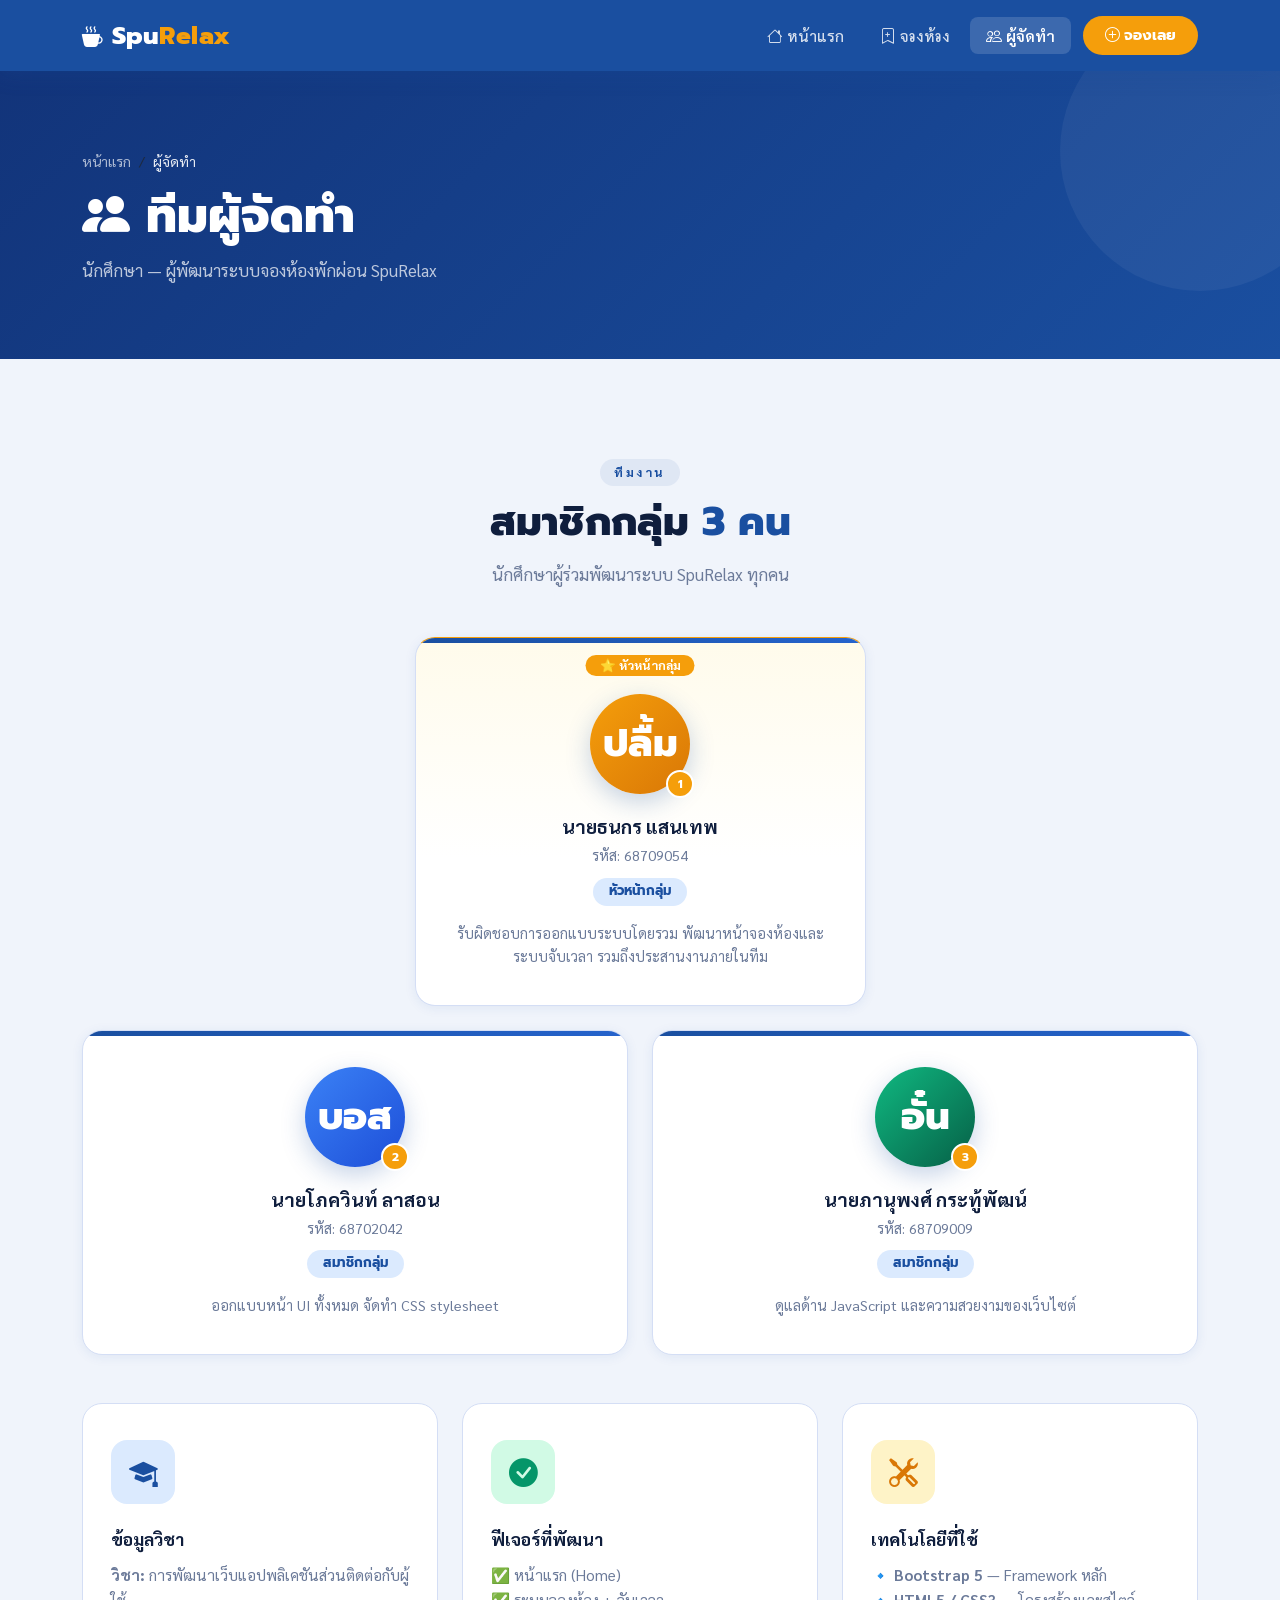
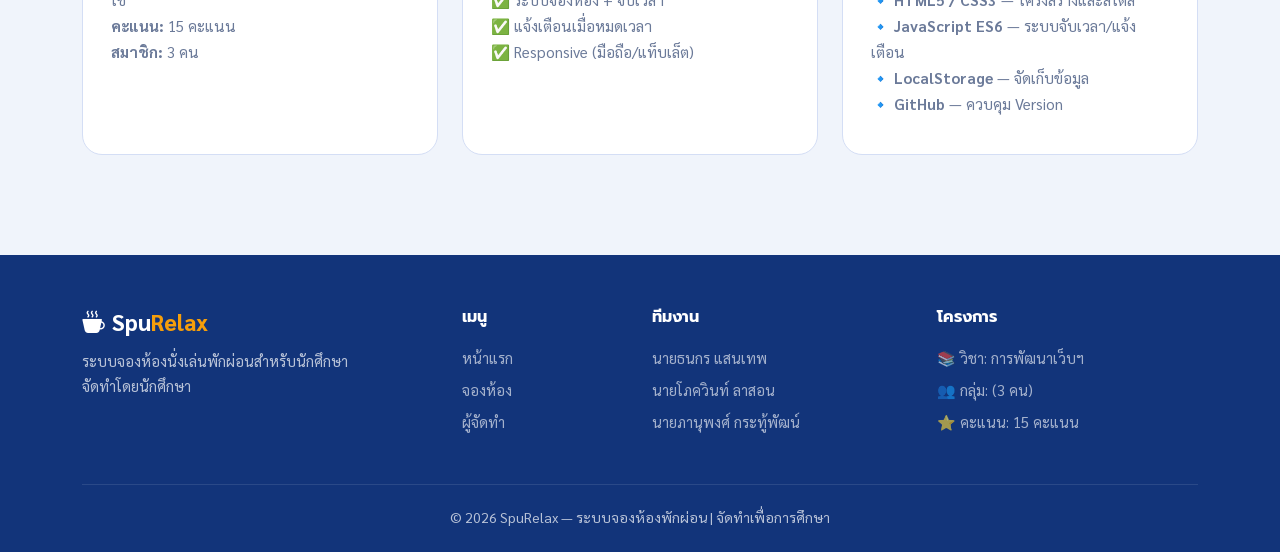
==== team.html @ 7b35586e "Initial commit" ====
<!DOCTYPE html>
<html lang="th">
<head>
  <meta charset="UTF-8"/>
  <meta name="viewport" content="width=device-width, initial-scale=1.0"/>
  <title>ผู้จัดทำ - SpuRelax</title>
  <link href="https://cdn.jsdelivr.net/npm/bootstrap@5.3.3/dist/css/bootstrap.min.css" rel="stylesheet"/>
  <link href="https://fonts.googleapis.com/css2?family=Prompt:wght@300;400;500;600;700;800&family=Sarabun:wght@300;400;500;600&display=swap" rel="stylesheet"/>
  <link href="https://cdn.jsdelivr.net/npm/bootstrap-icons@1.11.3/font/bootstrap-icons.css" rel="stylesheet"/>
  <link rel="stylesheet" href="style.css"/>
</head>
<body>

<!-- NAVBAR -->
<nav class="navbar navbar-expand-lg sticky-top" id="mainNav">
  <div class="container">
    <a class="navbar-brand" href="index.html"><i class="bi bi-cup-hot-fill me-2"></i>Spu<span>Relax</span></a>
    <button class="navbar-toggler" type="button" data-bs-toggle="collapse" data-bs-target="#navMenu">
      <span class="navbar-toggler-icon"></span>
    </button>
    <div class="collapse navbar-collapse" id="navMenu">
      <ul class="navbar-nav ms-auto align-items-center gap-1">
        <li class="nav-item"><a class="nav-link" href="index.html"><i class="bi bi-house me-1"></i>หน้าแรก</a></li>
        <li class="nav-item"><a class="nav-link" href="booking.html"><i class="bi bi-bookmark-plus me-1"></i>จองห้อง</a></li>
        <li class="nav-item"><a class="nav-link active" href="team.html"><i class="bi bi-people me-1"></i>ผู้จัดทำ</a></li>
        <li class="nav-item ms-2"><a class="btn btn-nav-cta" href="booking.html"><i class="bi bi-plus-circle me-1"></i>จองเลย</a></li>
      </ul>
    </div>
  </div>
</nav>

<!-- PAGE HERO -->
<section class="page-hero">
  <div class="container" style="position:relative;z-index:2;">
    <nav aria-label="breadcrumb" class="mb-3">
      <ol class="breadcrumb" style="font-size:0.88rem;">
        <li class="breadcrumb-item"><a href="index.html" style="color:rgba(255,255,255,0.65);text-decoration:none;">หน้าแรก</a></li>
        <li class="breadcrumb-item active" style="color:rgba(255,255,255,0.9);">ผู้จัดทำ</li>
      </ol>
    </nav>
    <h1 class="page-hero-title"><i class="bi bi-people-fill me-3"></i>ทีมผู้จัดทำ</h1>
    <p class="page-hero-sub">นักศึกษา — ผู้พัฒนาระบบจองห้องพักผ่อน SpuRelax</p>
  </div>
</section>

<!-- TEAM MEMBERS -->
<section class="team-section">
  <div class="container">
    <div class="text-center mb-5">
      <div class="section-label">ทีมงาน</div>
      <h2 class="section-title">สมาชิกกลุ่ม <span>3 คน</span></h2>
      <p class="section-desc">นักศึกษาผู้ร่วมพัฒนาระบบ SpuRelax ทุกคน</p>
    </div>

    <!-- Leader row -->
    <div class="row justify-content-center mb-4">
      <div class="col-md-6 col-lg-5">
        <div class="team-card fade-in-up" style="border-top-color:var(--accent);background:linear-gradient(180deg,#fffbeb 0%,#fff 60%);">
          <div style="position:absolute;top:14px;left:50%;transform:translateX(-50%);">
            <span class="badge" style="background:var(--accent);color:#fff;border-radius:50px;padding:4px 14px;font-size:0.78rem;font-weight:700;">⭐ หัวหน้ากลุ่ม</span>
          </div>
          <div class="team-avatar" style="margin-top:20px;background:linear-gradient(135deg,var(--accent),#d97706);">
            ปลื้ม
            <div class="team-avatar-num">1</div>
          </div>
          <div class="team-name">นายธนกร แสนเทพ</div>
          <div class="team-id">รหัส: 68709054</div>
          <div class="team-role">หัวหน้ากลุ่ม</div>
          <div class="team-desc">รับผิดชอบการออกแบบระบบโดยรวม พัฒนาหน้าจองห้องและระบบจับเวลา รวมถึงประสานงานภายในทีม</div>        
        </div>
      </div>
    </div>

    <!-- Members row -->
    <div class="row g-4">
      <!-- Member 2 -->
      <div class="col-md-6 col-lg-6 fade-in-up" style="transition-delay:0.1s">
        <div class="team-card">
          <div class="team-avatar" style="background:linear-gradient(135deg,#3b82f6,#1d4ed8);">
            บอส
            <div class="team-avatar-num">2</div>
          </div>
          <div class="team-name">นายโภควินท์ ลาสอน</div>
          <div class="team-id">รหัส: 68702042</div>
          <div class="team-role">สมาชิกกลุ่ม</div>
          <div class="team-desc">ออกแบบหน้า UI ทั้งหมด จัดทำ CSS stylesheet</div>          
        </div>
      </div>

      <!-- Member 3 -->
      <div class="col-md-6 col-lg-6 fade-in-up" style="transition-delay:0.2s">
        <div class="team-card">
          <div class="team-avatar" style="background:linear-gradient(135deg,#10b981,#065f46);">
            อั๋น
            <div class="team-avatar-num">3</div>
          </div>
          <div class="team-name">นายภานุพงศ์ กระทู้พัฒน์</div>
          <div class="team-id">รหัส: 68709009</div>
          <div class="team-role">สมาชิกกลุ่ม</div>
          <div class="team-desc">ดูแลด้าน JavaScript และความสวยงามของเว็บไซต์</div>
        </div>
      </div>
    </div>

    <!-- Project info cards -->
    <div class="row g-4 mt-4">
      <div class="col-md-4 fade-in-up">
        <div class="feat-card">
          <div class="feat-icon blue"><i class="bi bi-mortarboard-fill"></i></div>
          <div class="feat-title">ข้อมูลวิชา</div>
          <div class="feat-desc">
            <strong>วิชา:</strong> การพัฒนาเว็บแอปพลิเคชันส่วนติดต่อกับผู้ใช้<br/>
            <strong>คะแนน:</strong> 15 คะแนน<br/>
            <strong>สมาชิก:</strong> 3 คน
          </div>
        </div>
      </div>
      <div class="col-md-4 fade-in-up" style="transition-delay:0.1s">
        <div class="feat-card">
          <div class="feat-icon green"><i class="bi bi-check-circle-fill"></i></div>
          <div class="feat-title">ฟีเจอร์ที่พัฒนา</div>
          <div class="feat-desc">
            ✅ หน้าแรก (Home)<br/>
            ✅ ระบบจองห้อง + จับเวลา<br/>
            ✅ แจ้งเตือนเมื่อหมดเวลา<br/>
            ✅ Responsive (มือถือ/แท็บเล็ต)
          </div>
        </div>
      </div>
      <div class="col-md-4 fade-in-up" style="transition-delay:0.2s">
        <div class="feat-card">
          <div class="feat-icon amber"><i class="bi bi-tools"></i></div>
          <div class="feat-title">เทคโนโลยีที่ใช้</div>
          <div class="feat-desc">
            🔹 <strong>Bootstrap 5</strong> — Framework หลัก<br/>
            🔹 <strong>HTML5 / CSS3</strong> — โครงสร้างและสไตล์<br/>
            🔹 <strong>JavaScript ES6</strong> — ระบบจับเวลา/แจ้งเตือน<br/>
            🔹 <strong>LocalStorage</strong> — จัดเก็บข้อมูล<br/>
            🔹 <strong>GitHub</strong> — ควบคุม Version
          </div>
        </div>
      </div>
    </div>
</section>

<!-- FOOTER -->
<footer>
  <div class="container">
    <div class="row g-4">
      <div class="col-md-4">
        <div class="footer-brand"><i class="bi bi-cup-hot-fill me-2"></i>Spu<span>Relax</span></div>
        <div class="footer-desc">ระบบจองห้องนั่งเล่นพักผ่อนสำหรับนักศึกษา จัดทำโดยนักศึกษา</div>
      </div>
      <div class="col-md-2">
        <div class="footer-title">เมนู</div>
        <a href="index.html" class="footer-link">หน้าแรก</a>
        <a href="booking.html" class="footer-link">จองห้อง</a>
        <a href="team.html" class="footer-link">ผู้จัดทำ</a>
      </div>
      <div class="col-md-3">
        <div class="footer-title">ทีมงาน</div>
        <div class="footer-link">นายธนกร แสนเทพ</div>
        <div class="footer-link">นายโภควินท์ ลาสอน</div>
        <div class="footer-link">นายภานุพงศ์ กระทู้พัฒน์</div>
      </div>
      <div class="col-md-3">
        <div class="footer-title">โครงการ</div>
        <div class="footer-link">📚 วิชา: การพัฒนาเว็บฯ</div>
        <div class="footer-link">👥 กลุ่ม: (3 คน)</div>
        <div class="footer-link">⭐ คะแนน: 15 คะแนน</div>
      </div>
    </div>
    <div class="footer-bottom">
      © 2026 SpuRelax — ระบบจองห้องพักผ่อน | จัดทำเพื่อการศึกษา
    </div>
  </div>
</footer>

<script src="https://cdn.jsdelivr.net/npm/bootstrap@5.3.3/dist/js/bootstrap.bundle.min.js"></script>
<script>
  window.addEventListener('scroll', () => {
    document.getElementById('mainNav').classList.toggle('scrolled', window.scrollY > 40);
  });
  const obs = new IntersectionObserver(entries => {
    entries.forEach(e => { if (e.isIntersecting) e.target.classList.add('visible'); });
  }, { threshold: 0.12 });
  document.querySelectorAll('.fade-in-up').forEach(el => obs.observe(el));
</script>
</body>
</html>
---- style.css ----
/* ===== ROOT VARIABLES ===== */
:root {
  --primary: #1a4fa0;
  --primary-dark: #12347a;
  --primary-light: #2563cc;
  --accent: #f59e0b;
  --accent2: #10b981;
  --danger: #ef4444;
  --white: #ffffff;
  --bg: #f0f4fb;
  --bg2: #e8eef8;
  --card: #ffffff;
  --text: #0f1e3d;
  --muted: #6b7a99;
  --border: #d4def5;
  --shadow-sm: 0 2px 12px rgba(26,79,160,0.08);
  --shadow: 0 6px 30px rgba(26,79,160,0.13);
  --shadow-lg: 0 12px 48px rgba(26,79,160,0.18);
  --radius: 20px;
  --radius-sm: 12px;
}

/* ===== RESET & BASE ===== */
*, *::before, *::after { box-sizing: border-box; margin: 0; padding: 0; }
html { scroll-behavior: smooth; }
body {
  font-family: 'Sarabun', sans-serif;
  background: var(--bg);
  color: var(--text);
  min-height: 100vh;
}
h1,h2,h3,h4,h5,h6,.navbar-brand,.btn-primary-cta,.btn-outline-cta,.stat-num,.step-num,.room-name {
  font-family: 'Prompt', sans-serif;
}

/* ===== NAVBAR ===== */
#mainNav {
  background: var(--primary) !important;
  box-shadow: 0 3px 20px rgba(26,79,160,0.22);
  padding: 12px 0;
  transition: all 0.3s;
}
#mainNav.scrolled {
  padding: 8px 0;
  background: var(--primary-dark) !important;
}
.navbar-brand {
  font-size: 1.55rem;
  font-weight: 800;
  color: #fff !important;
  letter-spacing: 0.5px;
}
.navbar-brand span { color: var(--accent); }
.navbar-brand i { font-size: 1.3rem; }

.nav-link {
  color: rgba(255,255,255,0.82) !important;
  font-weight: 500;
  font-size: 0.97rem;
  padding: 7px 16px !important;
  border-radius: 8px;
  transition: all 0.2s;
}
.nav-link:hover, .nav-link.active {
  color: #fff !important;
  background: rgba(255,255,255,0.15);
}
.nav-link.active { font-weight: 600; }
.navbar-toggler { border-color: rgba(255,255,255,0.35); }
.navbar-toggler-icon { filter: invert(1); }

.btn-nav-cta {
  background: var(--accent);
  color: #fff !important;
  font-weight: 700;
  border-radius: 50px;
  padding: 8px 22px !important;
  font-size: 0.93rem;
  border: none;
  transition: all 0.2s;
  font-family: 'Prompt', sans-serif;
}
.btn-nav-cta:hover { background: #d97706; transform: translateY(-1px); }

/* ===== SECTION UTILS ===== */
.section-label {
  display: inline-block;
  font-size: 0.78rem;
  font-weight: 700;
  letter-spacing: 2.5px;
  text-transform: uppercase;
  color: var(--primary);
  background: rgba(26,79,160,0.08);
  border-radius: 50px;
  padding: 4px 14px;
  margin-bottom: 12px;
}
.section-title {
  font-size: clamp(1.7rem, 3.5vw, 2.5rem);
  font-weight: 800;
  color: var(--text);
  line-height: 1.2;
  margin-bottom: 14px;
}
.section-title span { color: var(--primary); }
.section-desc {
  color: var(--muted);
  font-size: 1.05rem;
  line-height: 1.75;
  max-width: 560px;
  margin: 0 auto;
}

/* ===== HERO ===== */
.hero-section {
  background: linear-gradient(135deg, var(--primary-dark) 0%, var(--primary) 50%, #2a6dd9 100%);
  min-height: 92vh;
  display: flex;
  align-items: center;
  position: relative;
  overflow: hidden;
  padding: 90px 0 70px;
}
.hero-blob {
  position: absolute;
  border-radius: 50%;
  filter: blur(60px);
  opacity: 0.18;
  pointer-events: none;
}
.blob1 {
  width: 600px; height: 600px;
  background: #60a5fa;
  top: -150px; right: -100px;
  animation: blobFloat 8s ease-in-out infinite;
}
.blob2 {
  width: 400px; height: 400px;
  background: var(--accent);
  bottom: -100px; left: -80px;
  animation: blobFloat 10s ease-in-out infinite reverse;
}
@keyframes blobFloat {
  0%,100% { transform: translate(0,0) scale(1); }
  50% { transform: translate(20px,-20px) scale(1.05); }
}
.hero-content { position: relative; z-index: 2; }

.hero-badge {
  display: inline-flex;
  align-items: center;
  gap: 6px;
  background: rgba(255,255,255,0.15);
  border: 1px solid rgba(255,255,255,0.28);
  color: #fff;
  font-size: 0.88rem;
  font-weight: 600;
  border-radius: 50px;
  padding: 6px 18px;
  margin-bottom: 24px;
  backdrop-filter: blur(6px);
  animation: fadeSlideUp 0.6s ease forwards;
}
.hero-title {
  font-size: clamp(2.2rem, 5.5vw, 3.8rem);
  font-weight: 800;
  color: #fff;
  line-height: 1.15;
  margin-bottom: 20px;
  animation: fadeSlideUp 0.7s ease forwards;
}
.hero-title span {
  color: var(--accent);
  position: relative;
}
.hero-desc {
  color: rgba(255,255,255,0.78);
  font-size: 1.1rem;
  line-height: 1.8;
  margin-bottom: 38px;
  max-width: 490px;
  animation: fadeSlideUp 0.8s ease forwards;
}

.btn-primary-cta {
  background: var(--accent);
  color: #fff;
  border: none;
  border-radius: 50px;
  padding: 14px 36px;
  font-size: 1.05rem;
  font-weight: 700;
  box-shadow: 0 8px 28px rgba(245,158,11,0.4);
  transition: all 0.25s;
  text-decoration: none;
  display: inline-flex; align-items: center; gap: 6px;
}
.btn-primary-cta:hover { background: #d97706; transform: translateY(-3px); box-shadow: 0 14px 36px rgba(245,158,11,0.5); color:#fff; }

.btn-outline-cta {
  border: 2px solid rgba(255,255,255,0.5);
  color: #fff;
  background: transparent;
  border-radius: 50px;
  padding: 13px 32px;
  font-size: 1.05rem;
  font-weight: 600;
  transition: all 0.25s;
  text-decoration: none;
  display: inline-flex; align-items: center; gap: 6px;
}
.btn-outline-cta:hover { background: rgba(255,255,255,0.15); border-color: #fff; color:#fff; }

.hero-stats {
  display: flex;
  align-items: center;
  gap: 0;
  animation: fadeSlideUp 1s ease forwards;
}
.stat-item { text-align: center; padding: 0 28px; }
.stat-item:first-child { padding-left: 0; }
.stat-num {
  font-size: 2.1rem;
  font-weight: 800;
  color: var(--accent);
  line-height: 1;
}
.stat-lbl { color: rgba(255,255,255,0.65); font-size: 0.88rem; margin-top: 4px; }
.stat-divider { width: 1px; height: 48px; background: rgba(255,255,255,0.2); flex-shrink: 0; }

/* Hero illustration */
.hero-illus { position: relative; z-index: 2; }
.illus-main {
  background: rgba(255,255,255,0.12);
  border: 1.5px solid rgba(255,255,255,0.22);
  border-radius: var(--radius);
  padding: 28px;
  backdrop-filter: blur(16px);
  animation: fadeSlideUp 0.9s ease forwards;
}
.illus-room-grid {
  display: grid;
  grid-template-columns: 1fr 1fr;
  gap: 12px;
  margin-bottom: 16px;
}
.illus-room {
  background: rgba(255,255,255,0.15);
  border: 1px solid rgba(255,255,255,0.2);
  border-radius: 12px;
  padding: 14px;
  cursor: pointer;
  transition: all 0.2s;
}
.illus-room.available { border-color: rgba(16,185,129,0.6); }
.illus-room.occupied { border-color: rgba(239,68,68,0.5); }
.illus-room-name { color: #fff; font-weight: 600; font-size: 0.9rem; margin-bottom: 4px; font-family: 'Prompt', sans-serif; }
.illus-room-status { font-size: 0.78rem; }
.illus-room.available .illus-room-status { color: #6ee7b7; }
.illus-room.occupied .illus-room-status { color: #fca5a5; }
.illus-timer {
  background: rgba(26,79,160,0.5);
  border-radius: 10px;
  padding: 12px 16px;
  display: flex; align-items: center; justify-content: space-between;
  border: 1px solid rgba(255,255,255,0.15);
}
.illus-timer-label { color: rgba(255,255,255,0.7); font-size: 0.83rem; }
.illus-timer-val { color: var(--accent); font-size: 1.3rem; font-weight: 700; font-family: 'Prompt', sans-serif; }

.floating-badge {
  position: absolute;
  background: #fff;
  border-radius: 50px;
  padding: 10px 18px;
  box-shadow: var(--shadow-lg);
  display: flex; align-items: center; gap: 8px;
  font-size: 0.88rem;
  font-weight: 600;
  color: var(--text);
  white-space: nowrap;
}
.floating-badge.badge-top { top: -20px; right: -20px; animation: floatBadge 3s ease-in-out infinite; }
.floating-badge.badge-bot { bottom: -18px; left: -18px; animation: floatBadge 3.5s ease-in-out infinite reverse; }
@keyframes floatBadge { 0%,100%{transform:translateY(0)} 50%{transform:translateY(-8px)} }

/* ===== FEATURES ===== */
#features { padding: 100px 0; background: var(--white); }
.feat-card {
  background: var(--white);
  border: 1.5px solid var(--border);
  border-radius: var(--radius);
  padding: 36px 28px;
  height: 100%;
  transition: all 0.28s;
  position: relative;
  overflow: hidden;
}
.feat-card::before {
  content: '';
  position: absolute;
  top: 0; left: 0; right: 0;
  height: 4px;
  background: linear-gradient(90deg, var(--primary), var(--primary-light));
  opacity: 0;
  transition: opacity 0.28s;
}
.feat-card:hover { transform: translateY(-8px); box-shadow: var(--shadow-lg); border-color: transparent; }
.feat-card:hover::before { opacity: 1; }
.feat-icon {
  width: 64px; height: 64px;
  border-radius: 16px;
  display: flex; align-items: center; justify-content: center;
  font-size: 1.8rem;
  margin-bottom: 22px;
}
.feat-icon.blue { background: #dbeafe; color: var(--primary); }
.feat-icon.amber { background: #fef3c7; color: #d97706; }
.feat-icon.green { background: #d1fae5; color: #059669; }
.feat-icon.red { background: #fee2e2; color: #dc2626; }
.feat-icon.indigo { background: #e0e7ff; color: #4338ca; }
.feat-icon.sky { background: #e0f2fe; color: #0284c7; }
.feat-title { font-size: 1.1rem; font-weight: 700; color: var(--text); margin-bottom: 10px; }
.feat-desc { color: var(--muted); font-size: 0.95rem; line-height: 1.7; }

/* ===== ROOMS PREVIEW ===== */
#rooms-preview { padding: 100px 0; background: var(--bg); }
.room-card {
  background: var(--white);
  border-radius: var(--radius);
  overflow: hidden;
  border: 1.5px solid var(--border);
  box-shadow: var(--shadow-sm);
  transition: all 0.28s;
  height: 100%;
}
.room-card:hover { transform: translateY(-6px); box-shadow: var(--shadow-lg); border-color: var(--primary); }
.room-card-top {
  background: linear-gradient(135deg, var(--primary) 0%, var(--primary-light) 100%);
  padding: 28px;
  position: relative;
  overflow: hidden;
}
.room-card-top::after {
  content: '';
  position: absolute;
  bottom: -30px; right: -30px;
  width: 100px; height: 100px;
  border-radius: 50%;
  background: rgba(255,255,255,0.1);
}
.room-num {
  font-size: 3rem;
  font-weight: 800;
  color: rgba(255,255,255,0.2);
  position: absolute;
  top: 12px; right: 20px;
  font-family: 'Prompt', sans-serif;
  line-height: 1;
}
.room-icon-big { font-size: 2.5rem; color: rgba(255,255,255,0.9); margin-bottom: 10px; }
.room-name { font-size: 1.15rem; font-weight: 700; color: #fff; margin-bottom: 4px; }
.room-cap { color: rgba(255,255,255,0.72); font-size: 0.88rem; }
.badge-room-status {
  position: absolute;
  top: 16px; right: 16px;
  border-radius: 50px;
  padding: 4px 14px;
  font-size: 0.8rem;
  font-weight: 700;
  font-family: 'Prompt', sans-serif;
}
.badge-room-status.available { background: #d1fae5; color: #065f46; }
.badge-room-status.occupied { background: #fee2e2; color: #991b1b; }
.room-card-body { padding: 22px 24px; }
.room-amenity {
  display: flex; align-items: center; gap: 8px;
  font-size: 0.9rem; color: var(--muted);
  margin-bottom: 8px;
}
.room-amenity i { color: var(--primary); width: 18px; }
.btn-book-room {
  display: block;
  background: var(--primary);
  color: #fff;
  text-align: center;
  border-radius: 50px;
  padding: 11px;
  font-weight: 700;
  font-size: 0.95rem;
  text-decoration: none;
  margin-top: 18px;
  transition: all 0.2s;
  font-family: 'Prompt', sans-serif;
}
.btn-book-room:hover { background: var(--accent); color: #fff; transform: translateY(-2px); }
.btn-book-room.occupied { background: #e5e7eb; color: #9ca3af; cursor: not-allowed; }

/* ===== HOW IT WORKS ===== */
#how { padding: 100px 0; background: var(--white); }
.step-card {
  background: var(--bg);
  border: 1.5px solid var(--border);
  border-radius: var(--radius);
  padding: 32px 24px;
  text-align: center;
  transition: all 0.25s;
  position: relative;
  height: 100%;
}
.step-card:hover { background: #fff; box-shadow: var(--shadow-lg); transform: translateY(-6px); border-color: var(--primary); }
.step-num {
  width: 58px; height: 58px;
  border-radius: 50%;
  background: linear-gradient(135deg, var(--primary), var(--primary-light));
  color: #fff;
  font-size: 1.4rem;
  font-weight: 800;
  display: flex; align-items: center; justify-content: center;
  margin: 0 auto 20px;
  box-shadow: 0 6px 20px rgba(26,79,160,0.3);
  transition: all 0.25s;
}
.step-card:hover .step-num { background: linear-gradient(135deg, var(--accent), #d97706); box-shadow: 0 6px 20px rgba(245,158,11,0.35); }
.step-title { font-size: 1.08rem; font-weight: 700; color: var(--text); margin-bottom: 10px; }
.step-desc { color: var(--muted); font-size: 0.93rem; line-height: 1.65; }
.step-connector {
  position: absolute;
  top: 50px;
  right: -30px;
  color: var(--border);
  font-size: 1.5rem;
  z-index: 1;
}

/* ===== FOOTER ===== */
footer {
  background: var(--primary-dark);
  color: rgba(255,255,255,0.7);
  padding: 50px 0 24px;
}
.footer-brand { font-size: 1.4rem; font-weight: 800; color: #fff; margin-bottom: 10px; }
.footer-brand span { color: var(--accent); }
.footer-desc { font-size: 0.93rem; line-height: 1.7; max-width: 280px; }
.footer-title { color: #fff; font-weight: 700; margin-bottom: 18px; font-size: 1rem; font-family: 'Prompt', sans-serif; }
.footer-link {
  display: block;
  color: rgba(255,255,255,0.62);
  text-decoration: none;
  font-size: 0.93rem;
  margin-bottom: 10px;
  transition: color 0.2s;
}
.footer-link:hover { color: var(--accent); }
.footer-bottom {
  border-top: 1px solid rgba(255,255,255,0.1);
  margin-top: 40px;
  padding-top: 22px;
  text-align: center;
  font-size: 0.88rem;
}

/* ===== ANIMATIONS ===== */
@keyframes fadeSlideUp {
  from { opacity: 0; transform: translateY(28px); }
  to { opacity: 1; transform: translateY(0); }
}
.fade-in-up {
  opacity: 0;
  transform: translateY(28px);
  transition: opacity 0.6s ease, transform 0.6s ease;
}
.fade-in-up.visible { opacity: 1; transform: translateY(0); }

/* ===== BOOKING PAGE ===== */
.page-hero {
  background: linear-gradient(135deg, var(--primary-dark) 0%, var(--primary) 100%);
  padding: 80px 0 60px;
  position: relative;
  overflow: hidden;
}
.page-hero::after {
  content: '';
  position: absolute;
  top: -60px; right: -60px;
  width: 280px; height: 280px;
  border-radius: 50%;
  background: rgba(255,255,255,0.05);
}
.page-hero-title { font-size: clamp(1.9rem, 4vw, 3rem); font-weight: 800; color: #fff; margin-bottom: 12px; }
.page-hero-sub { color: rgba(255,255,255,0.72); font-size: 1.05rem; }

.booking-section { padding: 70px 0; background: var(--bg); min-height: 70vh; }

/* Room select grid */
.room-select-grid { display: grid; grid-template-columns: repeat(auto-fill, minmax(200px, 1fr)); gap: 16px; margin-bottom: 10px; }
.room-option {
  border: 2px solid var(--border);
  border-radius: var(--radius-sm);
  padding: 20px;
  cursor: pointer;
  transition: all 0.22s;
  background: var(--white);
  text-align: center;
  position: relative;
  user-select: none;
}
.room-option:hover:not(.occupied-opt) { border-color: var(--primary); background: #eff6ff; }
.room-option.selected-opt { border-color: var(--primary); background: #dbeafe; box-shadow: 0 0 0 3px rgba(26,79,160,0.12); }
.room-option.occupied-opt { opacity: 0.5; cursor: not-allowed; background: #f9fafb; }
.room-option .room-opt-icon { font-size: 2rem; margin-bottom: 8px; }
.room-option .room-opt-name { font-weight: 700; font-size: 0.97rem; color: var(--text); font-family: 'Prompt', sans-serif; }
.room-option .room-opt-cap { font-size: 0.82rem; color: var(--muted); margin-top: 3px; }
.room-option .room-opt-badge {
  position: absolute; top: 8px; right: 8px;
  font-size: 0.72rem; font-weight: 700;
  border-radius: 50px; padding: 2px 10px;
}
.room-opt-badge.avail { background: #d1fae5; color: #065f46; }
.room-opt-badge.occ { background: #fee2e2; color: #991b1b; }
.check-opt { position: absolute; top: 8px; left: 8px; color: var(--primary); font-size: 1.1rem; display: none; }
.room-option.selected-opt .check-opt { display: block; }

/* Booking form */
.booking-form-card {
  background: var(--white);
  border-radius: var(--radius);
  border: 1.5px solid var(--border);
  box-shadow: var(--shadow);
  padding: 40px;
}
@media(max-width:576px){ .booking-form-card { padding: 24px 18px; } }
.form-label { font-weight: 600; color: var(--text); margin-bottom: 6px; font-size: 0.95rem; }
.form-control, .form-select {
  border: 1.5px solid var(--border);
  border-radius: 10px;
  padding: 12px 16px;
  font-family: 'Sarabun', sans-serif;
  font-size: 0.97rem;
  transition: border-color 0.2s, box-shadow 0.2s;
  background: var(--white);
}
.form-control:focus, .form-select:focus {
  border-color: var(--primary);
  box-shadow: 0 0 0 3px rgba(26,79,160,0.1);
  outline: none;
}
.btn-submit-book {
  background: linear-gradient(135deg, var(--primary), var(--primary-light));
  color: #fff;
  border: none;
  border-radius: 50px;
  padding: 14px 48px;
  font-size: 1.05rem;
  font-weight: 700;
  font-family: 'Prompt', sans-serif;
  transition: all 0.25s;
  box-shadow: 0 6px 24px rgba(26,79,160,0.3);
  width: 100%;
}
.btn-submit-book:hover { transform: translateY(-2px); box-shadow: 0 10px 32px rgba(26,79,160,0.4); color:#fff; }

/* Active bookings */
.active-booking-card {
  background: var(--white);
  border: 1.5px solid var(--border);
  border-radius: var(--radius-sm);
  padding: 20px 24px;
  display: flex; align-items: center; gap: 18px; flex-wrap: wrap;
  transition: box-shadow 0.2s;
}
.active-booking-card:hover { box-shadow: var(--shadow); }
.active-booking-card.expiring { border-color: var(--accent); background: #fffbeb; animation: pulseExpiring 1.5s infinite; }
@keyframes pulseExpiring { 0%,100%{ box-shadow: 0 0 0 0 rgba(245,158,11,0); } 50%{ box-shadow: 0 0 0 6px rgba(245,158,11,0.15); } }

/* Timer ring */
.timer-ring-wrap { position: relative; width: 72px; height: 72px; flex-shrink: 0; }
.timer-ring-wrap svg { transform: rotate(-90deg); }
.timer-ring-bg { fill: none; stroke: var(--bg2); stroke-width: 5; }
.timer-ring-fill { fill: none; stroke: var(--primary); stroke-width: 5; stroke-linecap: round; stroke-dasharray: 201; transition: stroke-dashoffset 1s linear, stroke 0.5s; }
.timer-ring-fill.warning { stroke: var(--accent); }
.timer-ring-fill.danger { stroke: var(--danger); }
.timer-text {
  position: absolute; inset: 0;
  display: flex; flex-direction: column; align-items: center; justify-content: center;
  font-family: 'Prompt', sans-serif;
}
.timer-text .t-time { font-size: 0.85rem; font-weight: 700; color: var(--text); line-height: 1; }
.timer-text .t-label { font-size: 0.6rem; color: var(--muted); }

.booking-info { flex: 1; min-width: 140px; }
.booking-room-name { font-weight: 700; font-size: 1.05rem; color: var(--text); font-family: 'Prompt', sans-serif; }
.booking-user-name { color: var(--muted); font-size: 0.88rem; margin-top: 2px; }
.booking-time-range { color: var(--primary); font-size: 0.88rem; font-weight: 600; margin-top: 4px; }
.btn-cancel-booking {
  background: transparent;
  border: 1.5px solid var(--danger);
  color: var(--danger);
  border-radius: 50px;
  padding: 7px 20px;
  font-size: 0.88rem;
  font-weight: 600;
  cursor: pointer;
  transition: all 0.2s;
  font-family: 'Prompt', sans-serif;
}
.btn-cancel-booking:hover { background: var(--danger); color: #fff; }

/* ===== SCHEDULE PAGE ===== */
.schedule-section { padding: 70px 0; background: var(--bg); }
.schedule-card {
  background: var(--white);
  border: 1.5px solid var(--border);
  border-radius: var(--radius);
  overflow: hidden;
  box-shadow: var(--shadow-sm);
}
.schedule-header {
  background: linear-gradient(135deg, var(--primary), var(--primary-light));
  padding: 24px 28px;
  display: flex; align-items: center; justify-content: space-between; flex-wrap: wrap; gap: 12px;
}
.schedule-header-title { font-size: 1.2rem; font-weight: 700; color: #fff; font-family: 'Prompt', sans-serif; }
.schedule-date-nav { display: flex; align-items: center; gap: 10px; }
.schedule-date-nav .date-label { color: #fff; font-weight: 600; font-size: 1rem; min-width: 180px; text-align: center; }
.btn-date-nav {
  background: rgba(255,255,255,0.18);
  border: 1px solid rgba(255,255,255,0.3);
  color: #fff;
  width: 36px; height: 36px;
  border-radius: 8px;
  cursor: pointer;
  transition: background 0.2s;
  display: flex; align-items: center; justify-content: center;
  font-size: 1rem;
}
.btn-date-nav:hover { background: rgba(255,255,255,0.3); }
.schedule-body { padding: 24px 28px; }
.schedule-room-row { margin-bottom: 20px; }
.schedule-room-label {
  display: flex; align-items: center; gap: 10px;
  margin-bottom: 10px;
  font-weight: 700; font-size: 0.97rem; color: var(--text);
  font-family: 'Prompt', sans-serif;
}
.schedule-room-label i { color: var(--primary); }
.timeline-bar {
  display: flex; gap: 3px;
  background: var(--bg2);
  border-radius: 8px;
  overflow: hidden;
  height: 38px;
}
.time-slot-block {
  flex: 1;
  display: flex; flex-direction: column; align-items: center; justify-content: center;
  font-size: 0.7rem;
  font-weight: 600;
  cursor: pointer;
  transition: opacity 0.2s;
  border-radius: 4px;
  position: relative;
}
.time-slot-block.free { background: #dbeafe; color: var(--primary); }
.time-slot-block.free:hover { opacity: 0.8; }
.time-slot-block.booked { background: #fecaca; color: #991b1b; cursor: default; }
.time-slot-block.past { background: #e5e7eb; color: #9ca3af; cursor: default; }
.time-label-row {
  display: flex; gap: 3px;
  margin-bottom: 4px;
}
.time-label-block {
  flex: 1;
  text-align: center;
  font-size: 0.68rem;
  color: var(--muted);
  font-weight: 500;
}
.legend-wrap { display: flex; gap: 18px; margin-top: 22px; flex-wrap: wrap; }
.legend-item { display: flex; align-items: center; gap: 7px; font-size: 0.88rem; color: var(--muted); }
.legend-dot { width: 14px; height: 14px; border-radius: 4px; }
.legend-dot.free { background: #dbeafe; }
.legend-dot.booked { background: #fecaca; }
.legend-dot.past { background: #e5e7eb; }

/* ===== TEAM PAGE ===== */
.team-section { padding: 100px 0; background: var(--bg); }
.team-card {
  background: var(--white);
  border: 1.5px solid var(--border);
  border-radius: var(--radius);
  padding: 36px 24px;
  text-align: center;
  transition: all 0.28s;
  height: 100%;
  box-shadow: var(--shadow-sm);
  position: relative;
  overflow: hidden;
}
.team-card::before {
  content: '';
  position: absolute;
  top: 0; left: 0; right: 0;
  height: 5px;
  background: linear-gradient(90deg, var(--primary), var(--primary-light));
}
.team-card:hover { transform: translateY(-8px); box-shadow: var(--shadow-lg); border-color: var(--primary); }
.team-avatar {
  width: 100px; height: 100px;
  border-radius: 50%;
  margin: 0 auto 18px;
  background: linear-gradient(135deg, var(--primary), var(--primary-light));
  display: flex; align-items: center; justify-content: center;
  font-size: 2.4rem;
  color: #fff;
  font-weight: 800;
  font-family: 'Prompt', sans-serif;
  box-shadow: 0 8px 24px rgba(26,79,160,0.25);
  position: relative;
}
.team-avatar-num {
  position: absolute;
  bottom: -4px; right: -4px;
  width: 28px; height: 28px;
  background: var(--accent);
  border-radius: 50%;
  color: #fff;
  font-size: 0.75rem;
  font-weight: 700;
  display: flex; align-items: center; justify-content: center;
  border: 2px solid #fff;
}
.team-name { font-size: 1.2rem; font-weight: 700; color: var(--text); margin-bottom: 4px; }
.team-id { color: var(--muted); font-size: 0.9rem; margin-bottom: 10px; }
.team-role {
  display: inline-block;
  background: #dbeafe;
  color: var(--primary);
  border-radius: 50px;
  padding: 4px 16px;
  font-size: 0.83rem;
  font-weight: 700;
  font-family: 'Prompt', sans-serif;
  margin-bottom: 16px;
}
.team-desc { color: var(--muted); font-size: 0.9rem; line-height: 1.65; }
.team-socials { display: flex; justify-content: center; gap: 10px; margin-top: 16px; }
.team-social-btn {
  width: 36px; height: 36px;
  border-radius: 50%;
  background: var(--bg);
  color: var(--primary);
  display: flex; align-items: center; justify-content: center;
  border: 1.5px solid var(--border);
  font-size: 1rem;
  transition: all 0.2s;
  text-decoration: none;
}
.team-social-btn:hover { background: var(--primary); color: #fff; border-color: var(--primary); }

/* ===== MODAL ===== */
.modal-content { border-radius: var(--radius); border: none; overflow: hidden; }
.modal-header-custom {
  background: linear-gradient(135deg, var(--primary), var(--primary-light));
  padding: 22px 28px;
  display: flex; align-items: center; justify-content: space-between;
}
.modal-header-custom .modal-title { color: #fff; font-family: 'Prompt', sans-serif; font-weight: 700; font-size: 1.15rem; }
.btn-close-white { background: rgba(255,255,255,0.2); border: none; color: #fff; width: 32px; height: 32px; border-radius: 8px; cursor: pointer; font-size: 1rem; display:flex;align-items:center;justify-content:center; transition: background 0.2s; }
.btn-close-white:hover { background: rgba(255,255,255,0.35); }
.modal-body-custom { padding: 32px 28px; }
.confirm-room-name { font-size: 1.4rem; font-weight: 800; color: var(--primary); font-family: 'Prompt', sans-serif; }
.confirm-detail-row { display: flex; align-items: center; gap: 10px; color: var(--muted); font-size: 0.95rem; margin-bottom: 10px; }
.confirm-detail-row i { color: var(--primary); width: 20px; }
.confirm-detail-row strong { color: var(--text); }
.btn-confirm-ok {
  background: linear-gradient(135deg, var(--primary), var(--primary-light));
  color: #fff; border: none;
  border-radius: 50px; padding: 13px 40px;
  font-weight: 700; font-family: 'Prompt', sans-serif;
  font-size: 1rem;
  transition: all 0.2s; width: 100%;
  margin-top: 12px;
}
.btn-confirm-ok:hover { transform: translateY(-2px); box-shadow: 0 8px 24px rgba(26,79,160,0.3); color:#fff; }

/* Alert toast */
.toast-wrap { position: fixed; bottom: 30px; right: 30px; z-index: 9999; display: flex; flex-direction: column; gap: 10px; }
.my-toast {
  background: #fff;
  border-radius: 14px;
  box-shadow: var(--shadow-lg);
  padding: 16px 22px;
  display: flex; align-items: flex-start; gap: 14px;
  min-width: 300px; max-width: 380px;
  animation: toastIn 0.4s ease;
  border-left: 4px solid var(--primary);
}
.my-toast.toast-warning { border-left-color: var(--accent); }
.my-toast.toast-danger { border-left-color: var(--danger); }
.my-toast.toast-success { border-left-color: var(--accent2); }
@keyframes toastIn { from { opacity:0; transform: translateX(40px); } to { opacity:1; transform: translateX(0); } }
.toast-icon { font-size: 1.5rem; flex-shrink: 0; margin-top: 1px; }
.toast-title { font-weight: 700; font-size: 0.97rem; color: var(--text); margin-bottom: 2px; font-family: 'Prompt', sans-serif; }
.toast-msg { font-size: 0.88rem; color: var(--muted); line-height: 1.5; }

/* Empty state */
.empty-state { text-align: center; padding: 48px 24px; color: var(--muted); }
.empty-state i { font-size: 3.5rem; color: var(--border); margin-bottom: 14px; display: block; }
.empty-state p { font-size: 1rem; }

/* Responsive */
@media(max-width: 768px) {
  .hero-stats { gap: 0; }
  .stat-item { padding: 0 16px; }
  .stat-num { font-size: 1.6rem; }
  .room-select-grid { grid-template-columns: 1fr 1fr; }
  .schedule-body { padding: 16px; }
}
@media(max-width: 480px) {
  .room-select-grid { grid-template-columns: 1fr; }
  .hero-stats { flex-direction: column; gap: 12px; }
  .stat-divider { width: 60px; height: 1px; }
}
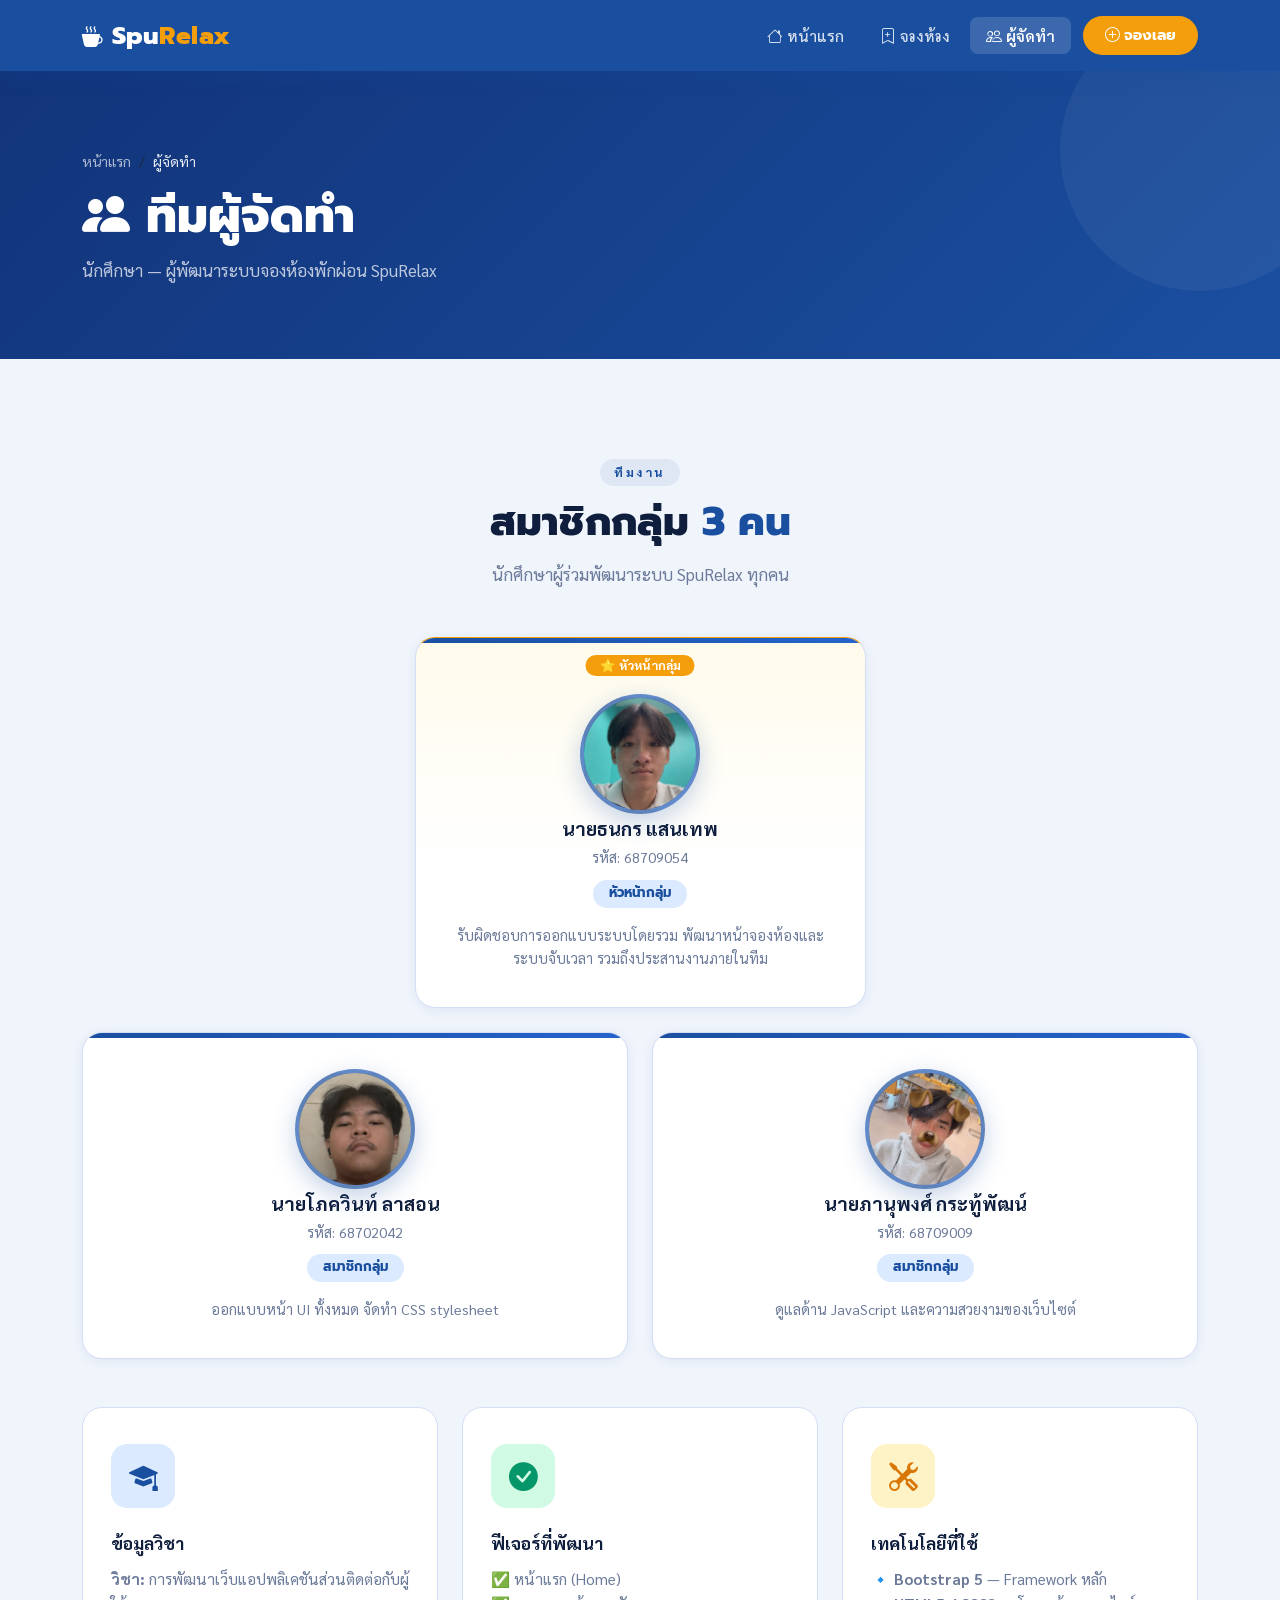
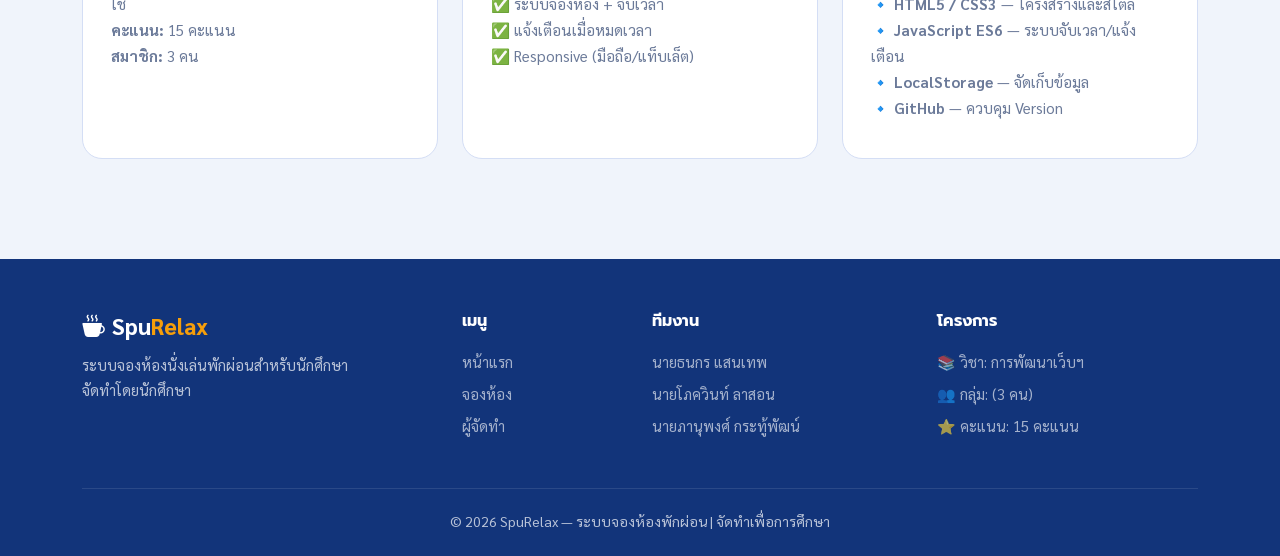
==== commit b9b02627: "update v1" ====
--- a/team.html
+++ b/team.html
@@ -1,190 +1,200 @@
 <!DOCTYPE html>
 <html lang="th">
+
 <head>
-  <meta charset="UTF-8"/>
-  <meta name="viewport" content="width=device-width, initial-scale=1.0"/>
+  <meta charset="UTF-8" />
+  <meta name="viewport" content="width=device-width, initial-scale=1.0" />
   <title>ผู้จัดทำ - SpuRelax</title>
-  <link href="https://cdn.jsdelivr.net/npm/bootstrap@5.3.3/dist/css/bootstrap.min.css" rel="stylesheet"/>
-  <link href="https://fonts.googleapis.com/css2?family=Prompt:wght@300;400;500;600;700;800&family=Sarabun:wght@300;400;500;600&display=swap" rel="stylesheet"/>
-  <link href="https://cdn.jsdelivr.net/npm/bootstrap-icons@1.11.3/font/bootstrap-icons.css" rel="stylesheet"/>
-  <link rel="stylesheet" href="style.css"/>
+  <link href="https://cdn.jsdelivr.net/npm/bootstrap@5.3.3/dist/css/bootstrap.min.css" rel="stylesheet" />
+  <link
+    href="https://fonts.googleapis.com/css2?family=Prompt:wght@300;400;500;600;700;800&family=Sarabun:wght@300;400;500;600&display=swap"
+    rel="stylesheet" />
+  <link href="https://cdn.jsdelivr.net/npm/bootstrap-icons@1.11.3/font/bootstrap-icons.css" rel="stylesheet" />
+  <link rel="stylesheet" href="style.css" />
 </head>
+
 <body>
 
-<!-- NAVBAR -->
-<nav class="navbar navbar-expand-lg sticky-top" id="mainNav">
-  <div class="container">
-    <a class="navbar-brand" href="index.html"><i class="bi bi-cup-hot-fill me-2"></i>Spu<span>Relax</span></a>
-    <button class="navbar-toggler" type="button" data-bs-toggle="collapse" data-bs-target="#navMenu">
-      <span class="navbar-toggler-icon"></span>
-    </button>
-    <div class="collapse navbar-collapse" id="navMenu">
-      <ul class="navbar-nav ms-auto align-items-center gap-1">
-        <li class="nav-item"><a class="nav-link" href="index.html"><i class="bi bi-house me-1"></i>หน้าแรก</a></li>
-        <li class="nav-item"><a class="nav-link" href="booking.html"><i class="bi bi-bookmark-plus me-1"></i>จองห้อง</a></li>
-        <li class="nav-item"><a class="nav-link active" href="team.html"><i class="bi bi-people me-1"></i>ผู้จัดทำ</a></li>
-        <li class="nav-item ms-2"><a class="btn btn-nav-cta" href="booking.html"><i class="bi bi-plus-circle me-1"></i>จองเลย</a></li>
-      </ul>
+  <!-- NAVBAR -->
+  <nav class="navbar navbar-expand-lg sticky-top" id="mainNav">
+    <div class="container">
+      <a class="navbar-brand" href="index.html"><i class="bi bi-cup-hot-fill me-2"></i>Spu<span>Relax</span></a>
+      <button class="navbar-toggler" type="button" data-bs-toggle="collapse" data-bs-target="#navMenu">
+        <span class="navbar-toggler-icon"></span>
+      </button>
+      <div class="collapse navbar-collapse" id="navMenu">
+        <ul class="navbar-nav ms-auto align-items-center gap-1">
+          <li class="nav-item"><a class="nav-link" href="index.html"><i class="bi bi-house me-1"></i>หน้าแรก</a></li>
+          <li class="nav-item"><a class="nav-link" href="booking.html"><i
+                class="bi bi-bookmark-plus me-1"></i>จองห้อง</a></li>
+          <li class="nav-item"><a class="nav-link active" href="team.html"><i class="bi bi-people me-1"></i>ผู้จัดทำ</a>
+          </li>
+          <li class="nav-item ms-2"><a class="btn btn-nav-cta" href="booking.html"><i
+                class="bi bi-plus-circle me-1"></i>จองเลย</a></li>
+        </ul>
+      </div>
     </div>
-  </div>
-</nav>
-
-<!-- PAGE HERO -->
-<section class="page-hero">
-  <div class="container" style="position:relative;z-index:2;">
-    <nav aria-label="breadcrumb" class="mb-3">
-      <ol class="breadcrumb" style="font-size:0.88rem;">
-        <li class="breadcrumb-item"><a href="index.html" style="color:rgba(255,255,255,0.65);text-decoration:none;">หน้าแรก</a></li>
-        <li class="breadcrumb-item active" style="color:rgba(255,255,255,0.9);">ผู้จัดทำ</li>
-      </ol>
-    </nav>
-    <h1 class="page-hero-title"><i class="bi bi-people-fill me-3"></i>ทีมผู้จัดทำ</h1>
-    <p class="page-hero-sub">นักศึกษา — ผู้พัฒนาระบบจองห้องพักผ่อน SpuRelax</p>
-  </div>
-</section>
-
-<!-- TEAM MEMBERS -->
-<section class="team-section">
-  <div class="container">
-    <div class="text-center mb-5">
-      <div class="section-label">ทีมงาน</div>
-      <h2 class="section-title">สมาชิกกลุ่ม <span>3 คน</span></h2>
-      <p class="section-desc">นักศึกษาผู้ร่วมพัฒนาระบบ SpuRelax ทุกคน</p>
+  </nav>
+
+  <!-- PAGE HERO -->
+  <section class="page-hero">
+    <div class="container" style="position:relative;z-index:2;">
+      <nav aria-label="breadcrumb" class="mb-3">
+        <ol class="breadcrumb" style="font-size:0.88rem;">
+          <li class="breadcrumb-item"><a href="index.html"
+              style="color:rgba(255,255,255,0.65);text-decoration:none;">หน้าแรก</a></li>
+          <li class="breadcrumb-item active" style="color:rgba(255,255,255,0.9);">ผู้จัดทำ</li>
+        </ol>
+      </nav>
+      <h1 class="page-hero-title"><i class="bi bi-people-fill me-3"></i>ทีมผู้จัดทำ</h1>
+      <p class="page-hero-sub">นักศึกษา — ผู้พัฒนาระบบจองห้องพักผ่อน SpuRelax</p>
     </div>
-
-    <!-- Leader row -->
-    <div class="row justify-content-center mb-4">
-      <div class="col-md-6 col-lg-5">
-        <div class="team-card fade-in-up" style="border-top-color:var(--accent);background:linear-gradient(180deg,#fffbeb 0%,#fff 60%);">
-          <div style="position:absolute;top:14px;left:50%;transform:translateX(-50%);">
-            <span class="badge" style="background:var(--accent);color:#fff;border-radius:50px;padding:4px 14px;font-size:0.78rem;font-weight:700;">⭐ หัวหน้ากลุ่ม</span>
-          </div>
-          <div class="team-avatar" style="margin-top:20px;background:linear-gradient(135deg,var(--accent),#d97706);">
-            ปลื้ม
-            <div class="team-avatar-num">1</div>
-          </div>
-          <div class="team-name">นายธนกร แสนเทพ</div>
-          <div class="team-id">รหัส: 68709054</div>
-          <div class="team-role">หัวหน้ากลุ่ม</div>
-          <div class="team-desc">รับผิดชอบการออกแบบระบบโดยรวม พัฒนาหน้าจองห้องและระบบจับเวลา รวมถึงประสานงานภายในทีม</div>        
-        </div>
+  </section>
+
+  <!-- TEAM MEMBERS -->
+  <section class="team-section">
+    <div class="container">
+      <div class="text-center mb-5">
+        <div class="section-label">ทีมงาน</div>
+        <h2 class="section-title">สมาชิกกลุ่ม <span>3 คน</span></h2>
+        <p class="section-desc">นักศึกษาผู้ร่วมพัฒนาระบบ SpuRelax ทุกคน</p>
+      </div>
+
+      <!-- Leader row -->
+      <div class="row justify-content-center mb-4">
+        <div class="col-md-6 col-lg-5">
+          <div class="team-card fade-in-up"
+            style="border-top-color:var(--accent);background:linear-gradient(180deg,#fffbeb 0%,#fff 60%);">
+            <div style="position:absolute;top:14px;left:50%;transform:translateX(-50%);">
+              <span class="badge"
+                style="background:var(--accent);color:#fff;border-radius:50px;padding:4px 14px;font-size:0.78rem;font-weight:700;">⭐
+                หัวหน้ากลุ่ม</span>
+            </div>
+            <div class="team-avatar" style="margin-top:20px;">
+              <img src="imges/Pluem.jpg" alt="pluem">
+            </div>
+            <div class="team-name">นายธนกร แสนเทพ</div>
+            <div class="team-id">รหัส: 68709054</div>
+            <div class="team-role">หัวหน้ากลุ่ม</div>
+            <div class="team-desc">รับผิดชอบการออกแบบระบบโดยรวม พัฒนาหน้าจองห้องและระบบจับเวลา รวมถึงประสานงานภายในทีม
+            </div>
+          </div>
+        </div>
+      </div>
+
+      <!-- Members row -->
+      <div class="row g-4">
+        <!-- Member 2 -->
+        <div class="col-md-6 col-lg-6 fade-in-up" style="transition-delay:0.1s">
+          <div class="team-card">
+            <div class="team-avatar">
+              <img src="imges/boss.jpg" alt="boss">
+            </div>
+            <div class="team-name">นายโภควินท์ ลาสอน</div>
+            <div class="team-id">รหัส: 68702042</div>
+            <div class="team-role">สมาชิกกลุ่ม</div>
+            <div class="team-desc">ออกแบบหน้า UI ทั้งหมด จัดทำ CSS stylesheet</div>
+          </div>
+        </div>
+
+        <!-- Member 3 -->
+        <div class="col-md-6 col-lg-6 fade-in-up" style="transition-delay:0.2s">
+          <div class="team-card">
+            <div class="team-avatar">
+              <img src="imges/Aun.jpg" alt="aun">
+            </div>
+            <div class="team-name">นายภานุพงศ์ กระทู้พัฒน์</div>
+            <div class="team-id">รหัส: 68709009</div>
+            <div class="team-role">สมาชิกกลุ่ม</div>
+            <div class="team-desc">ดูแลด้าน JavaScript และความสวยงามของเว็บไซต์</div>
+          </div>
+        </div>
+      </div>
+
+      <!-- Project info cards -->
+      <div class="row g-4 mt-4">
+        <div class="col-md-4 fade-in-up">
+          <div class="feat-card">
+            <div class="feat-icon blue"><i class="bi bi-mortarboard-fill"></i></div>
+            <div class="feat-title">ข้อมูลวิชา</div>
+            <div class="feat-desc">
+              <strong>วิชา:</strong> การพัฒนาเว็บแอปพลิเคชันส่วนติดต่อกับผู้ใช้<br />
+              <strong>คะแนน:</strong> 15 คะแนน<br />
+              <strong>สมาชิก:</strong> 3 คน
+            </div>
+          </div>
+        </div>
+        <div class="col-md-4 fade-in-up" style="transition-delay:0.1s">
+          <div class="feat-card">
+            <div class="feat-icon green"><i class="bi bi-check-circle-fill"></i></div>
+            <div class="feat-title">ฟีเจอร์ที่พัฒนา</div>
+            <div class="feat-desc">
+              ✅ หน้าแรก (Home)<br />
+              ✅ ระบบจองห้อง + จับเวลา<br />
+              ✅ แจ้งเตือนเมื่อหมดเวลา<br />
+              ✅ Responsive (มือถือ/แท็บเล็ต)
+            </div>
+          </div>
+        </div>
+        <div class="col-md-4 fade-in-up" style="transition-delay:0.2s">
+          <div class="feat-card">
+            <div class="feat-icon amber"><i class="bi bi-tools"></i></div>
+            <div class="feat-title">เทคโนโลยีที่ใช้</div>
+            <div class="feat-desc">
+              🔹 <strong>Bootstrap 5</strong> — Framework หลัก<br />
+              🔹 <strong>HTML5 / CSS3</strong> — โครงสร้างและสไตล์<br />
+              🔹 <strong>JavaScript ES6</strong> — ระบบจับเวลา/แจ้งเตือน<br />
+              🔹 <strong>LocalStorage</strong> — จัดเก็บข้อมูล<br />
+              🔹 <strong>GitHub</strong> — ควบคุม Version
+            </div>
+          </div>
+        </div>
+      </div>
+  </section>
+
+  <!-- FOOTER -->
+  <footer>
+    <div class="container">
+      <div class="row g-4">
+        <div class="col-md-4">
+          <div class="footer-brand"><i class="bi bi-cup-hot-fill me-2"></i>Spu<span>Relax</span></div>
+          <div class="footer-desc">ระบบจองห้องนั่งเล่นพักผ่อนสำหรับนักศึกษา จัดทำโดยนักศึกษา</div>
+        </div>
+        <div class="col-md-2">
+          <div class="footer-title">เมนู</div>
+          <a href="index.html" class="footer-link">หน้าแรก</a>
+          <a href="booking.html" class="footer-link">จองห้อง</a>
+          <a href="team.html" class="footer-link">ผู้จัดทำ</a>
+        </div>
+        <div class="col-md-3">
+          <div class="footer-title">ทีมงาน</div>
+          <div class="footer-link">นายธนกร แสนเทพ</div>
+          <div class="footer-link">นายโภควินท์ ลาสอน</div>
+          <div class="footer-link">นายภานุพงศ์ กระทู้พัฒน์</div>
+        </div>
+        <div class="col-md-3">
+          <div class="footer-title">โครงการ</div>
+          <div class="footer-link">📚 วิชา: การพัฒนาเว็บฯ</div>
+          <div class="footer-link">👥 กลุ่ม: (3 คน)</div>
+          <div class="footer-link">⭐ คะแนน: 15 คะแนน</div>
+        </div>
+      </div>
+      <div class="footer-bottom">
+        © 2026 SpuRelax — ระบบจองห้องพักผ่อน | จัดทำเพื่อการศึกษา
       </div>
     </div>
-
-    <!-- Members row -->
-    <div class="row g-4">
-      <!-- Member 2 -->
-      <div class="col-md-6 col-lg-6 fade-in-up" style="transition-delay:0.1s">
-        <div class="team-card">
-          <div class="team-avatar" style="background:linear-gradient(135deg,#3b82f6,#1d4ed8);">
-            บอส
-            <div class="team-avatar-num">2</div>
-          </div>
-          <div class="team-name">นายโภควินท์ ลาสอน</div>
-          <div class="team-id">รหัส: 68702042</div>
-          <div class="team-role">สมาชิกกลุ่ม</div>
-          <div class="team-desc">ออกแบบหน้า UI ทั้งหมด จัดทำ CSS stylesheet</div>          
-        </div>
-      </div>
-
-      <!-- Member 3 -->
-      <div class="col-md-6 col-lg-6 fade-in-up" style="transition-delay:0.2s">
-        <div class="team-card">
-          <div class="team-avatar" style="background:linear-gradient(135deg,#10b981,#065f46);">
-            อั๋น
-            <div class="team-avatar-num">3</div>
-          </div>
-          <div class="team-name">นายภานุพงศ์ กระทู้พัฒน์</div>
-          <div class="team-id">รหัส: 68709009</div>
-          <div class="team-role">สมาชิกกลุ่ม</div>
-          <div class="team-desc">ดูแลด้าน JavaScript และความสวยงามของเว็บไซต์</div>
-        </div>
-      </div>
-    </div>
-
-    <!-- Project info cards -->
-    <div class="row g-4 mt-4">
-      <div class="col-md-4 fade-in-up">
-        <div class="feat-card">
-          <div class="feat-icon blue"><i class="bi bi-mortarboard-fill"></i></div>
-          <div class="feat-title">ข้อมูลวิชา</div>
-          <div class="feat-desc">
-            <strong>วิชา:</strong> การพัฒนาเว็บแอปพลิเคชันส่วนติดต่อกับผู้ใช้<br/>
-            <strong>คะแนน:</strong> 15 คะแนน<br/>
-            <strong>สมาชิก:</strong> 3 คน
-          </div>
-        </div>
-      </div>
-      <div class="col-md-4 fade-in-up" style="transition-delay:0.1s">
-        <div class="feat-card">
-          <div class="feat-icon green"><i class="bi bi-check-circle-fill"></i></div>
-          <div class="feat-title">ฟีเจอร์ที่พัฒนา</div>
-          <div class="feat-desc">
-            ✅ หน้าแรก (Home)<br/>
-            ✅ ระบบจองห้อง + จับเวลา<br/>
-            ✅ แจ้งเตือนเมื่อหมดเวลา<br/>
-            ✅ Responsive (มือถือ/แท็บเล็ต)
-          </div>
-        </div>
-      </div>
-      <div class="col-md-4 fade-in-up" style="transition-delay:0.2s">
-        <div class="feat-card">
-          <div class="feat-icon amber"><i class="bi bi-tools"></i></div>
-          <div class="feat-title">เทคโนโลยีที่ใช้</div>
-          <div class="feat-desc">
-            🔹 <strong>Bootstrap 5</strong> — Framework หลัก<br/>
-            🔹 <strong>HTML5 / CSS3</strong> — โครงสร้างและสไตล์<br/>
-            🔹 <strong>JavaScript ES6</strong> — ระบบจับเวลา/แจ้งเตือน<br/>
-            🔹 <strong>LocalStorage</strong> — จัดเก็บข้อมูล<br/>
-            🔹 <strong>GitHub</strong> — ควบคุม Version
-          </div>
-        </div>
-      </div>
-    </div>
-</section>
-
-<!-- FOOTER -->
-<footer>
-  <div class="container">
-    <div class="row g-4">
-      <div class="col-md-4">
-        <div class="footer-brand"><i class="bi bi-cup-hot-fill me-2"></i>Spu<span>Relax</span></div>
-        <div class="footer-desc">ระบบจองห้องนั่งเล่นพักผ่อนสำหรับนักศึกษา จัดทำโดยนักศึกษา</div>
-      </div>
-      <div class="col-md-2">
-        <div class="footer-title">เมนู</div>
-        <a href="index.html" class="footer-link">หน้าแรก</a>
-        <a href="booking.html" class="footer-link">จองห้อง</a>
-        <a href="team.html" class="footer-link">ผู้จัดทำ</a>
-      </div>
-      <div class="col-md-3">
-        <div class="footer-title">ทีมงาน</div>
-        <div class="footer-link">นายธนกร แสนเทพ</div>
-        <div class="footer-link">นายโภควินท์ ลาสอน</div>
-        <div class="footer-link">นายภานุพงศ์ กระทู้พัฒน์</div>
-      </div>
-      <div class="col-md-3">
-        <div class="footer-title">โครงการ</div>
-        <div class="footer-link">📚 วิชา: การพัฒนาเว็บฯ</div>
-        <div class="footer-link">👥 กลุ่ม: (3 คน)</div>
-        <div class="footer-link">⭐ คะแนน: 15 คะแนน</div>
-      </div>
-    </div>
-    <div class="footer-bottom">
-      © 2026 SpuRelax — ระบบจองห้องพักผ่อน | จัดทำเพื่อการศึกษา
-    </div>
-  </div>
-</footer>
-
-<script src="https://cdn.jsdelivr.net/npm/bootstrap@5.3.3/dist/js/bootstrap.bundle.min.js"></script>
-<script>
-  window.addEventListener('scroll', () => {
-    document.getElementById('mainNav').classList.toggle('scrolled', window.scrollY > 40);
-  });
-  const obs = new IntersectionObserver(entries => {
-    entries.forEach(e => { if (e.isIntersecting) e.target.classList.add('visible'); });
-  }, { threshold: 0.12 });
-  document.querySelectorAll('.fade-in-up').forEach(el => obs.observe(el));
-</script>
+  </footer>
+
+  <script src="https://cdn.jsdelivr.net/npm/bootstrap@5.3.3/dist/js/bootstrap.bundle.min.js"></script>
+  <script>
+    window.addEventListener('scroll', () => {
+      document.getElementById('mainNav').classList.toggle('scrolled', window.scrollY > 40);
+    });
+    const obs = new IntersectionObserver(entries => {
+      entries.forEach(e => { if (e.isIntersecting) e.target.classList.add('visible'); });
+    }, { threshold: 0.12 });
+    document.querySelectorAll('.fade-in-up').forEach(el => obs.observe(el));
+  </script>
 </body>
-</html>
+
+</html>
--- a/style.css
+++ b/style.css
@@ -718,17 +718,20 @@
   box-shadow: 0 8px 24px rgba(26,79,160,0.25);
   position: relative;
 }
-.team-avatar-num {
-  position: absolute;
-  bottom: -4px; right: -4px;
-  width: 28px; height: 28px;
-  background: var(--accent);
-  border-radius: 50%;
-  color: #fff;
-  font-size: 0.75rem;
-  font-weight: 700;
-  display: flex; align-items: center; justify-content: center;
-  border: 2px solid #fff;
+.team-avatar {
+  width: 120px;
+  height: 120px;
+  border-radius: 50%;     /* ทำให้เป็นวงกลม */
+  overflow: hidden;       /* ตัดส่วนเกินออก */
+  position: relative;
+  margin: auto;
+  border: 4px solid rgba(228, 228, 214, 0.326); /* ขอบแบบในรูป */
+}
+.team-avatar img {
+  width: 100%;
+  height: 100%;
+  object-fit: cover;      /* ครอปให้เต็มวง */
+  display: block;
 }
 .team-name { font-size: 1.2rem; font-weight: 700; color: var(--text); margin-bottom: 4px; }
 .team-id { color: var(--muted); font-size: 0.9rem; margin-bottom: 10px; }
